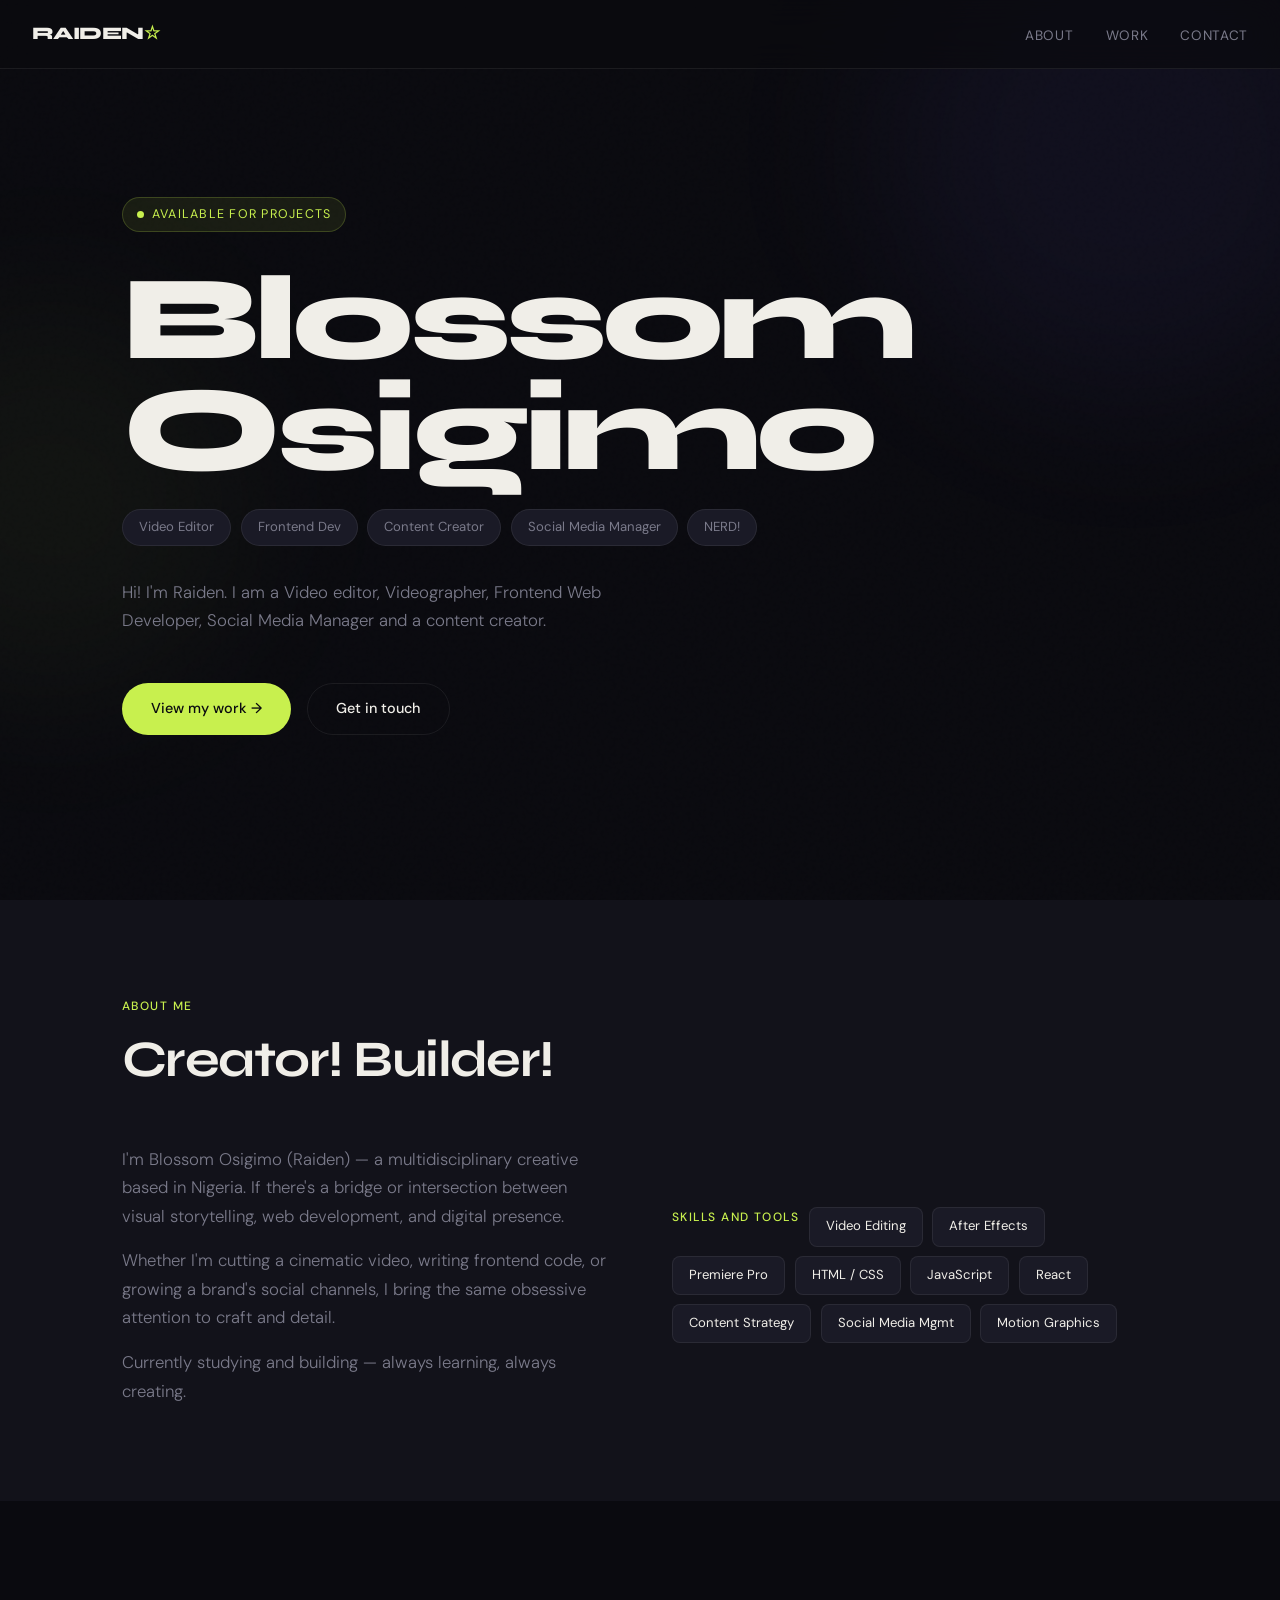
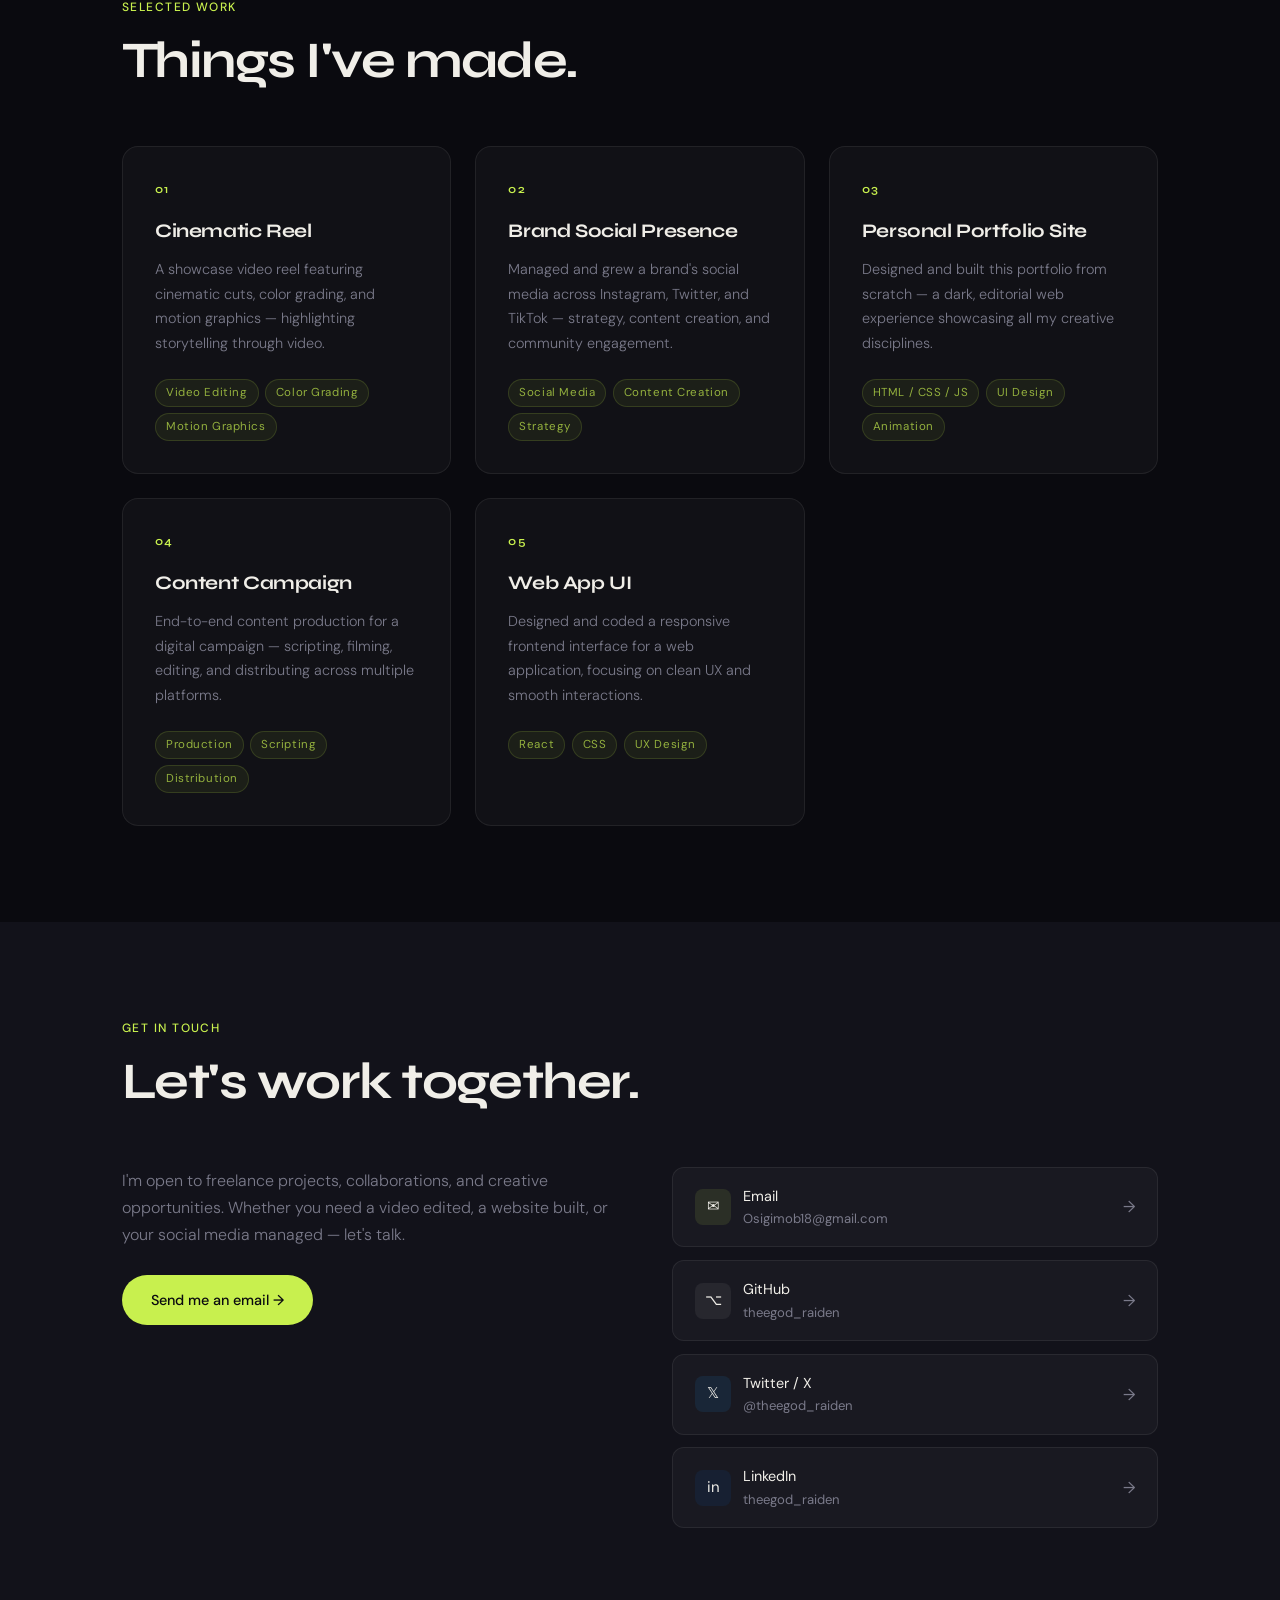
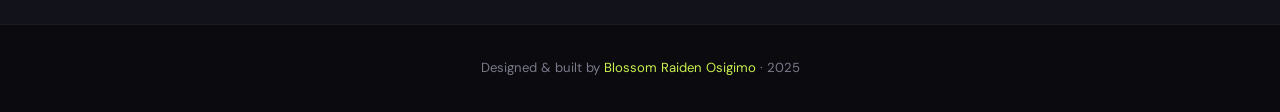
==== index.html @ 2e23b2f4 "add styles and fix portfolio" ====
<!DOCTYPE html>
<html lang="en">
<head>
<meta charset="UTF-8" />
<meta name="viewport" content="width=device-width, initial-scale=1.0" />
<title>Blossom Osigimo — Portfolio</title>
<link href="https://fonts.googleapis.com/css2?family=Syne:wght@400;600;700;800&family=DM+Sans:ital,wght@0,300;0,400;0,500;1,300&display=swap" rel="stylesheet" />
<link href="raiden portfolio.css" rel="stylesheet"/>
</head>
<body>

<div class="blob blob-1"></div>
<div class="blob blob-2"></div>

<!-- NAV -->
<nav>
  <a href="#hero" class="nav-logo">RAIDEN<span>☆</span></a>
  <ul class="nav-links">
    <li><a href="#about">About</a></li>
    <li><a href="#projects">Work</a></li>
    <li><a href="#contact">Contact</a></li>
  </ul>
</nav>

<!-- HERO -->
<section id="hero">
  <div class="hero-tag">Available for projects</div>
  <h1 class="hero-name">
    <span class="line1">Blossom</span><br>
    <span class="line1">Osigimo</span>
  </h1>
  <div class="hero-roles">
    <span class="role-pill">Video Editor</span>
    <span class="role-pill">Frontend Dev</span>
    <span class="role-pill">Content Creator</span>
    <span class="role-pill">Social Media Manager</span>
    <span class="role-pill">NERD!</span>
  </div>
  <p class="hero-bio">
    Hi! I'm Raiden.
    I am a Video editor, Videographer, Frontend Web Developer, Social Media Manager and a content creator.
  </p>
  <div class="hero-cta">
    <a href="#projects" class="btn btn-primary">View my work →</a>
    <a href="#contact" class="btn btn-ghost">Get in touch</a>
  </div>
</section>

<!-- ABOUT -->
<section id="about">
  <div class="section-wrap">
    <p class="section-label reveal">About me</p>
    <h2 class="section-title reveal">Creator! Builder!</h2>
    <div class="about-grid">
      <div class="about-text reveal">
        <p>I'm Blossom Osigimo (Raiden) — a multidisciplinary creative based in Nigeria. If there's a bridge or intersection between visual storytelling, web development, and digital presence.</p>
        <p>Whether I'm cutting a cinematic video, writing frontend code, or growing a brand's social channels, I bring the same obsessive attention to craft and detail.</p>
        <p>Currently studying and building — always learning, always creating.</p>
      </div>
      <div class="skills-grid reveal">
        
      <p class="section-label" style="margin-bottom: 1.2rem;">Skills and Tools</p>
        <span class="skill-tag">Video Editing</span>
        <span class="skill-tag">After Effects</span>
        <span class="skill-tag">Premiere Pro</span>
        <span class="skill-tag">HTML / CSS</span>
        <span class="skill-tag">JavaScript</span>
        <span class="skill-tag">React</span>
        <span class="skill-tag">Content Strategy</span>
        <span class="skill-tag">Social Media Mgmt</span>
        <span class="skill-tag">Motion Graphics</span>
      </div>
    </div>
  </div>
</section>

<!-- PROJECTS -->
<section id="projects">
  <div class="section-wrap">
    <p class="section-label reveal">Selected work</p>
    <h2 class="section-title reveal">Things I've made.</h2>
    <div class="projects-grid">

      <div class="project-card reveal">
        <div class="project-number">01</div>
        <h3 class="project-title">Cinematic Reel</h3>
        <p class="project-desc">A showcase video reel featuring cinematic cuts, color grading, and motion graphics — highlighting storytelling through video.</p>
        <div class="project-tags">
          <span class="project-tag">Video Editing</span>
          <span class="project-tag">Color Grading</span>
          <span class="project-tag">Motion Graphics</span>
        </div>
      </div>

      <div class="project-card reveal">
        <div class="project-number">02</div>
        <h3 class="project-title">Brand Social Presence</h3>
        <p class="project-desc">Managed and grew a brand's social media across Instagram, Twitter, and TikTok — strategy, content creation, and community engagement.</p>
        <div class="project-tags">
          <span class="project-tag">Social Media</span>
          <span class="project-tag">Content Creation</span>
          <span class="project-tag">Strategy</span>
        </div>
      </div>

      <div class="project-card reveal">
        <div class="project-number">03</div>
        <h3 class="project-title">Personal Portfolio Site</h3>
        <p class="project-desc">Designed and built this portfolio from scratch — a dark, editorial web experience showcasing all my creative disciplines.</p>
        <div class="project-tags">
          <span class="project-tag">HTML / CSS / JS</span>
          <span class="project-tag">UI Design</span>
          <span class="project-tag">Animation</span>
        </div>
      </div>

      <div class="project-card reveal">
        <div class="project-number">04</div>
        <h3 class="project-title">Content Campaign</h3>
        <p class="project-desc">End-to-end content production for a digital campaign — scripting, filming, editing, and distributing across multiple platforms.</p>
        <div class="project-tags">
          <span class="project-tag">Production</span>
          <span class="project-tag">Scripting</span>
          <span class="project-tag">Distribution</span>
        </div>
      </div>

      <div class="project-card reveal">
        <div class="project-number">05</div>
        <h3 class="project-title">Web App UI</h3>
        <p class="project-desc">Designed and coded a responsive frontend interface for a web application, focusing on clean UX and smooth interactions.</p>
        <div class="project-tags">
          <span class="project-tag">React</span>
          <span class="project-tag">CSS</span>
          <span class="project-tag">UX Design</span>
        </div>
      </div>

    </div>
  </div>
</section>

<!-- CONTACT -->
<section id="contact">
  <div class="section-wrap">
    <p class="section-label reveal">Get in touch</p>
    <h2 class="section-title reveal">Let's work together.</h2>
    <div class="contact-inner">
      <div class="contact-text reveal">
        <p>I'm open to freelance projects, collaborations, and creative opportunities. Whether you need a video edited, a website built, or your social media managed — let's talk.</p>
        <br>
        <a href="mailto:Osigimob18@gmail.com" class="btn btn-primary" style="width: fit-content;">Send me an email →</a>
      </div>
      <div class="social-links reveal">
        <a href="mailto:Osigimob18@gmail.com" class="social-link">
          <div class="s-left">
            <div class="social-icon icon-email">✉</div>
            <div>
              <div>Email</div>
              <div class="social-handle">Osigimob18@gmail.com</div>
            </div>
          </div>
          <span style="color: var(--muted); font-size: 1rem;">→</span>
        </a>
        <a href="https://github.com/theegod_raiden" target="_blank" class="social-link">
          <div class="s-left">
            <div class="social-icon icon-github">⌥</div>
            <div>
              <div>GitHub</div>
              <div class="social-handle">theegod_raiden</div>
            </div>
          </div>
          <span style="color: var(--muted); font-size: 1rem;">→</span>
        </a>
        <a href="https://twitter.com/theegod_raiden" target="_blank" class="social-link">
          <div class="s-left">
            <div class="social-icon icon-twitter">𝕏</div>
            <div>
              <div>Twitter / X</div>
              <div class="social-handle">@theegod_raiden</div>
            </div>
          </div>
          <span style="color: var(--muted); font-size: 1rem;">→</span>
        </a>
        <a href="https://linkedin.com/in/theegod_raiden" target="_blank" class="social-link">
          <div class="s-left">
            <div class="social-icon icon-linkedin">in</div>
            <div>
              <div>LinkedIn</div>
              <div class="social-handle">theegod_raiden</div>
            </div>
          </div>
          <span style="color: var(--muted); font-size: 1rem;">→</span>
        </a>
      </div>
    </div>
  </div>
</section>

<!-- FOOTER -->
<footer>
  Designed & built by <span>Blossom Raiden Osigimo</span> · 2025
</footer>

<script>
  const reveals = document.querySelectorAll('.reveal');
  const observer = new IntersectionObserver((entries) => {
    entries.forEach((entry, i) => {
      if (entry.isIntersecting) {
        setTimeout(() => entry.target.classList.add('visible'), i * 80);
        observer.unobserve(entry.target);
      }
    });
  }, { threshold: 0.12 });
  reveals.forEach(el => observer.observe(el));
</script>

</body>
</html>
---- raiden portfolio.css ----
*, *::before, *::after { box-sizing: border-box; margin: 0; padding: 0; }

  :root {
    --bg: #0a0a0f;
    --bg2: #12121a;
    --bg3: #1a1a26;
    --accent: #c8f04e;
    --accent2: #7b6ef6;
    --text: #f0eee8;
    --muted: #7a7a8a;
    --border: rgba(255,255,255,0.07);
    --card-bg: rgba(255,255,255,0.03);
  }

  html { scroll-behavior: smooth; }

  body {
    background: var(--bg);
    color: var(--text);
    font-family: 'DM Sans', sans-serif;
    font-weight: 400;
    line-height: 1.7;
    overflow-x: hidden;
  }

  /* NOISE TEXTURE */
  body::before {
    content: '';
    position: fixed;
    inset: 0;
    background-image: url("data:image/svg+xml,%3Csvg viewBox='0 0 256 256' xmlns='http://www.w3.org/2000/svg'%3E%3Cfilter id='noise'%3E%3CfeTurbulence type='fractalNoise' baseFrequency='0.9' numOctaves='4' stitchTiles='stitch'/%3E%3C/filter%3E%3Crect width='100%25' height='100%25' filter='url(%23noise)' opacity='0.04'/%3E%3C/svg%3E");
    pointer-events: none;
    z-index: 0;
    opacity: 0.4;
  }

  /* NAV */
  nav {
    position: fixed;
    top: 0; left: 0; right: 0;
    z-index: 100;
    padding: 1.2rem 2rem;
    display: flex;
    justify-content: space-between;
    align-items: center;
    backdrop-filter: blur(16px);
    background: rgba(10,10,15,0.7);
    border-bottom: 1px solid var(--border);
  }

  .nav-logo {
    font-family: 'Syne', sans-serif;
    font-weight: 800;
    font-size: 1.1rem;
    letter-spacing: -0.03em;
    color: var(--text);
    text-decoration: none;
  }

  .nav-logo span { color: var(--accent); }

  .nav-links {
    display: flex;
    gap: 2rem;
    list-style: none;
  }

  .nav-links a {
    font-size: 0.85rem;
    color: var(--muted);
    text-decoration: none;
    letter-spacing: 0.05em;
    text-transform: uppercase;
    transition: color 0.2s;
  }

  .nav-links a:hover { color: var(--accent); }

  /* SECTIONS */
  section { position: relative; z-index: 1; }

  /* HERO */
  #hero {
    min-height: 100vh;
    display: flex;
    flex-direction: column;
    justify-content: center;
    padding: 6rem 2rem 4rem;
    max-width: 1100px;
    margin: 0 auto;
  }

  .hero-tag {
    display: inline-flex;
    align-items: center;
    gap: 8px;
    background: rgba(200,240,78,0.08);
    border: 1px solid rgba(200,240,78,0.2);
    color: var(--accent);
    font-size: 0.78rem;
    letter-spacing: 0.1em;
    text-transform: uppercase;
    padding: 6px 14px;
    border-radius: 100px;
    margin-bottom: 2rem;
    width: fit-content;
    opacity: 0;
    animation: fadeUp 0.8s 0.2s forwards;
  }

  .hero-tag::before {
    content: '';
    width: 7px; height: 7px;
    background: var(--accent);
    border-radius: 50%;
    animation: pulse 2s infinite;
  }

  @keyframes pulse {
    0%, 100% { opacity: 1; }
    50% { opacity: 0.3; }
  }

  .hero-name {
    font-family: 'Syne', sans-serif;
    font-weight: 800;
    font-size: clamp(3.5rem, 10vw, 7.5rem);
    line-height: 0.92;
    letter-spacing: -0.04em;
    margin-bottom: 1.5rem;
    opacity: 0;
    animation: fadeUp 0.8s 0.4s forwards;
  }

  .hero-name .line2 {
    color: transparent;
    -webkit-text-stroke: 1.5px rgba(200,240,78,0.5);
  }

  .hero-roles {
    display: flex;
    flex-wrap: wrap;
    gap: 0.6rem;
    margin-bottom: 2rem;
    opacity: 0;
    animation: fadeUp 0.8s 0.6s forwards;
  }

  .role-pill {
    background: var(--bg3);
    border: 1px solid var(--border);
    color: var(--muted);
    font-size: 0.82rem;
    padding: 6px 16px;
    border-radius: 100px;
    transition: all 0.2s;
  }

  .role-pill:hover {
    background: rgba(200,240,78,0.08);
    border-color: rgba(200,240,78,0.3);
    color: var(--accent);
  }

  .hero-bio {
    max-width: 560px;
    color: var(--muted);
    font-size: 1.05rem;
    font-weight: 300;
    margin-bottom: 3rem;
    opacity: 0;
    animation: fadeUp 0.8s 0.7s forwards;
  }

  .hero-cta {
    display: flex;
    gap: 1rem;
    flex-wrap: wrap;
    opacity: 0;
    animation: fadeUp 0.8s 0.9s forwards;
  }

  .btn {
    display: inline-flex;
    align-items: center;
    gap: 8px;
    padding: 0.8rem 1.8rem;
    border-radius: 100px;
    font-family: 'DM Sans', sans-serif;
    font-size: 0.9rem;
    font-weight: 500;
    text-decoration: none;
    transition: all 0.25s;
    cursor: pointer;
    border: none;
  }

  .btn-primary {
    background: var(--accent);
    color: #0a0a0f;
  }

  .btn-primary:hover {
    background: #d9ff5a;
    transform: translateY(-2px);
  }

  .btn-ghost {
    background: transparent;
    color: var(--text);
    border: 1px solid var(--border);
  }

  .btn-ghost:hover {
    border-color: rgba(255,255,255,0.2);
    background: var(--card-bg);
    transform: translateY(-2px);
  }

  /* SECTION WRAPPER */
  .section-wrap {
    max-width: 1100px;
    margin: 0 auto;
    padding: 6rem 2rem;
  }

  .section-label {
    font-size: 0.75rem;
    text-transform: uppercase;
    letter-spacing: 0.12em;
    color: var(--accent);
    margin-bottom: 1rem;
    font-weight: 500;
  }

  .section-title {
    font-family: 'Syne', sans-serif;
    font-weight: 700;
    font-size: clamp(2rem, 5vw, 3.2rem);
    line-height: 1.1;
    letter-spacing: -0.03em;
    margin-bottom: 3.5rem;
  }

  /* ABOUT */
  #about { background: var(--bg2); }

  .about-grid {
    display: grid;
    grid-template-columns: 1fr 1fr;
    gap: 4rem;
    align-items: center;
  }

  .about-text { color: var(--muted); font-size: 1.05rem; font-weight: 300; }
  .about-text p + p { margin-top: 1rem; }

  .skills-grid {
    display: flex;
    flex-wrap: wrap;
    gap: 0.6rem;
  }

  .skill-tag {
    background: var(--bg3);
    border: 1px solid var(--border);
    color: var(--text);
    font-size: 0.82rem;
    padding: 7px 16px;
    border-radius: 8px;
    transition: all 0.2s;
  }

  .skill-tag:hover {
    background: rgba(123,110,246,0.1);
    border-color: rgba(123,110,246,0.3);
    color: var(--accent2);
  }

  /* PROJECTS */
  .projects-grid {
    display: grid;
    grid-template-columns: repeat(auto-fill, minmax(320px, 1fr));
    gap: 1.5rem;
  }

  .project-card {
    background: var(--card-bg);
    border: 1px solid var(--border);
    border-radius: 16px;
    padding: 2rem;
    transition: all 0.3s;
    position: relative;
    overflow: hidden;
  }

  .project-card::before {
    content: '';
    position: absolute;
    top: 0; left: 0; right: 0;
    height: 2px;
    background: linear-gradient(90deg, var(--accent), var(--accent2));
    transform: scaleX(0);
    transform-origin: left;
    transition: transform 0.3s;
  }

  .project-card:hover { border-color: rgba(255,255,255,0.12); transform: translateY(-4px); }
  .project-card:hover::before { transform: scaleX(1); }

  .project-number {
    font-family: 'Syne', sans-serif;
    font-size: 0.75rem;
    color: var(--accent);
    letter-spacing: 0.1em;
    margin-bottom: 1rem;
    font-weight: 600;
  }

  .project-title {
    font-family: 'Syne', sans-serif;
    font-weight: 700;
    font-size: 1.2rem;
    margin-bottom: 0.6rem;
    letter-spacing: -0.02em;
  }

  .project-desc { color: var(--muted); font-size: 0.9rem; margin-bottom: 1.5rem; font-weight: 300; }

  .project-tags { display: flex; flex-wrap: wrap; gap: 0.4rem; }

  .project-tag {
    background: rgba(200,240,78,0.06);
    border: 1px solid rgba(200,240,78,0.15);
    color: rgba(200,240,78,0.7);
    font-size: 0.72rem;
    padding: 3px 10px;
    border-radius: 100px;
    letter-spacing: 0.05em;
  }

  /* CONTACT */
  #contact { background: var(--bg2); }

  .contact-inner {
    display: grid;
    grid-template-columns: 1fr 1fr;
    gap: 4rem;
    align-items: start;
  }

  .contact-text { color: var(--muted); font-size: 1rem; font-weight: 300; }

  .social-links {
    display: flex;
    flex-direction: column;
    gap: 0.8rem;
  }

  .social-link {
    display: flex;
    align-items: center;
    justify-content: space-between;
    padding: 1rem 1.4rem;
    background: var(--card-bg);
    border: 1px solid var(--border);
    border-radius: 12px;
    text-decoration: none;
    color: var(--text);
    font-size: 0.9rem;
    transition: all 0.2s;
  }

  .social-link:hover {
    border-color: rgba(200,240,78,0.3);
    background: rgba(200,240,78,0.04);
    transform: translateX(4px);
  }

  .social-link .s-left { display: flex; align-items: center; gap: 12px; }
  .social-handle { color: var(--muted); font-size: 0.82rem; }

  .social-icon {
    width: 36px; height: 36px;
    border-radius: 8px;
    display: flex; align-items: center; justify-content: center;
    font-size: 15px;
  }

  .icon-email { background: rgba(200,240,78,0.1); }
  .icon-github { background: rgba(255,255,255,0.06); }
  .icon-twitter { background: rgba(29,161,242,0.1); }
  .icon-linkedin { background: rgba(10,102,194,0.1); }

  /* FOOTER */
  footer {
    text-align: center;
    padding: 2rem;
    color: var(--muted);
    font-size: 0.82rem;
    border-top: 1px solid var(--border);
    position: relative; z-index: 1;
  }

  footer span { color: var(--accent); }

  /* DECORATIVE BG BLOBS */
  .blob {
    position: fixed;
    border-radius: 50%;
    filter: blur(80px);
    pointer-events: none;
    z-index: 0;
  }

  .blob-1 {
    width: 500px; height: 500px;
    background: rgba(123,110,246,0.06);
    top: -100px; right: -100px;
  }

  .blob-2 {
    width: 400px; height: 400px;
    background: rgba(200,240,78,0.04);
    bottom: 200px; left: -150px;
  }

  @keyframes fadeUp {
    from { opacity: 0; transform: translateY(24px); }
    to { opacity: 1; transform: translateY(0); }
  }

  /* SCROLL REVEAL */
  .reveal {
    opacity: 0;
    transform: translateY(28px);
    transition: opacity 0.7s ease, transform 0.7s ease;
  }

  .reveal.visible { opacity: 1; transform: translateY(0); }

  /* RESPONSIVE */
  @media (max-width: 700px) {
    .about-grid, .contact-inner { grid-template-columns: 1fr; gap: 2rem; }
    nav { padding: 1rem; }
    .nav-links { gap: 1.2rem; }
    .hero-name { font-size: 3rem; }
    .section-wrap { padding: 4rem 1.2rem; }
  }
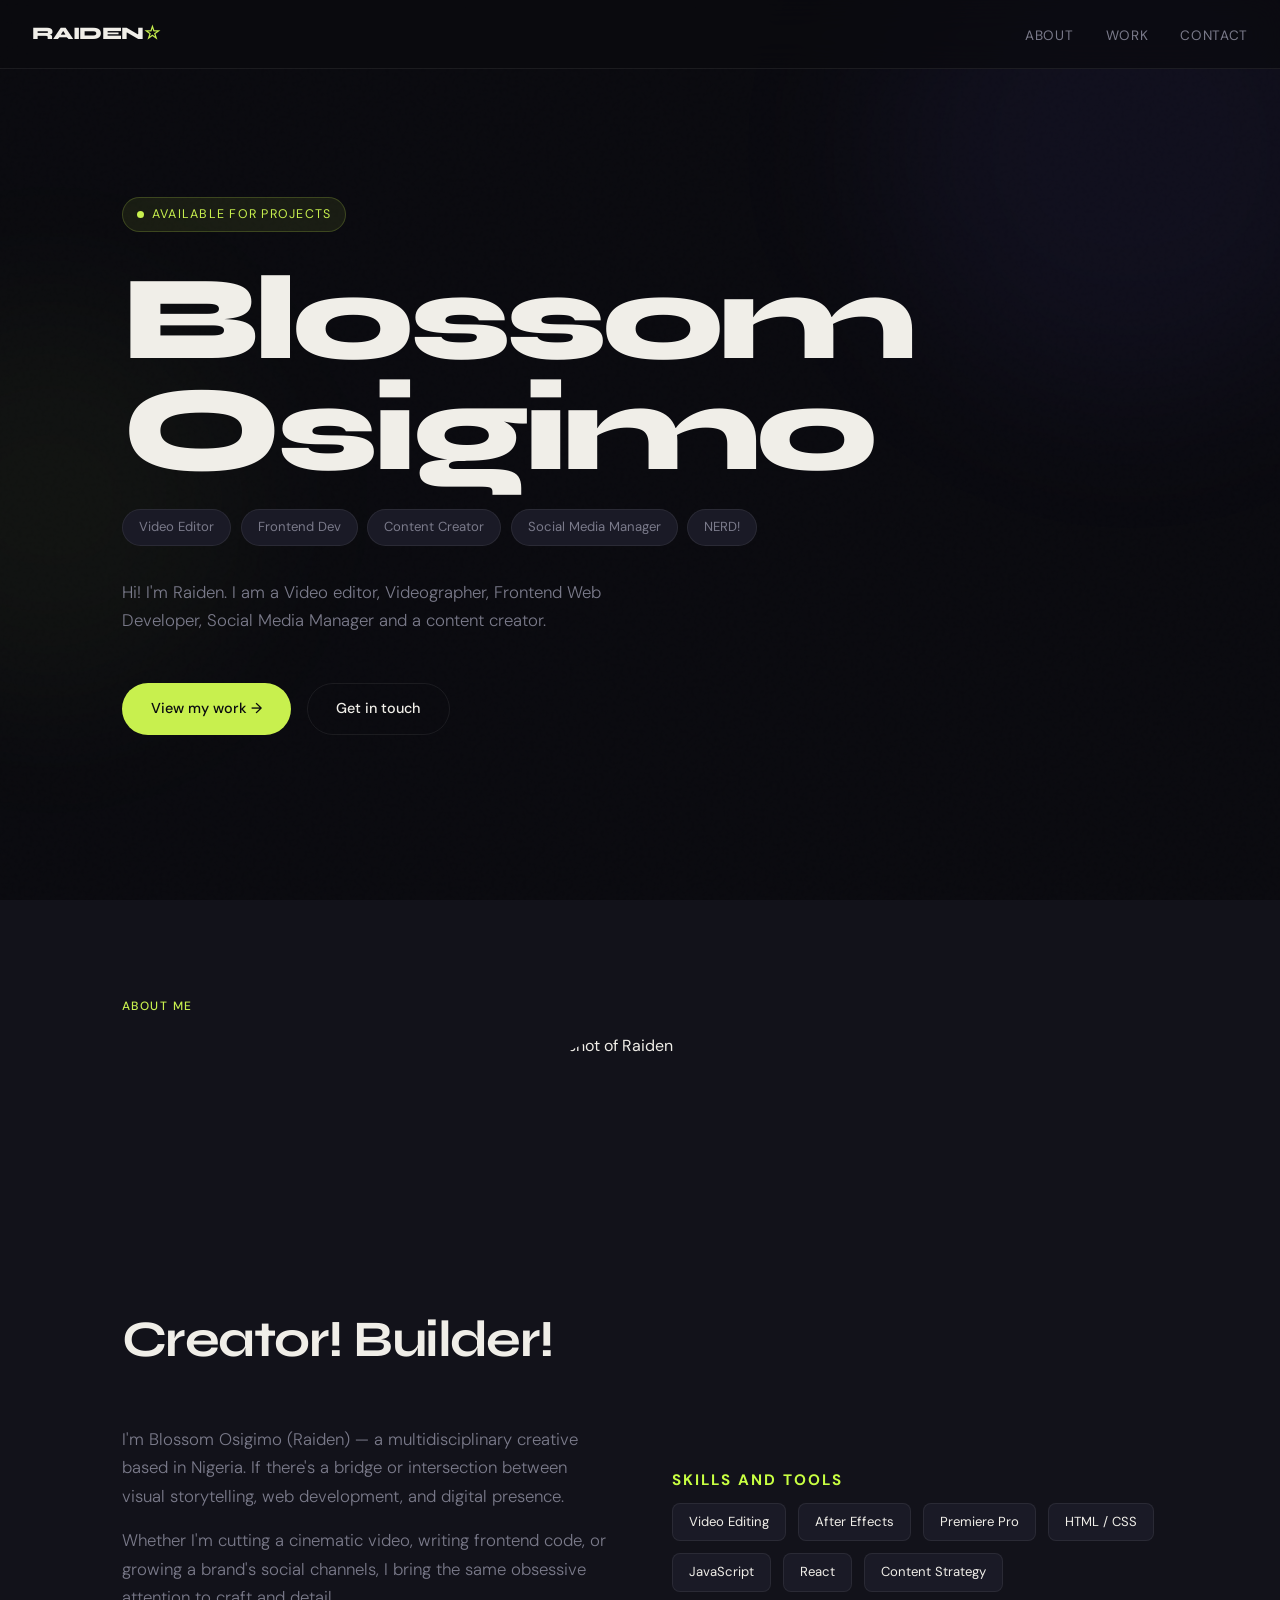
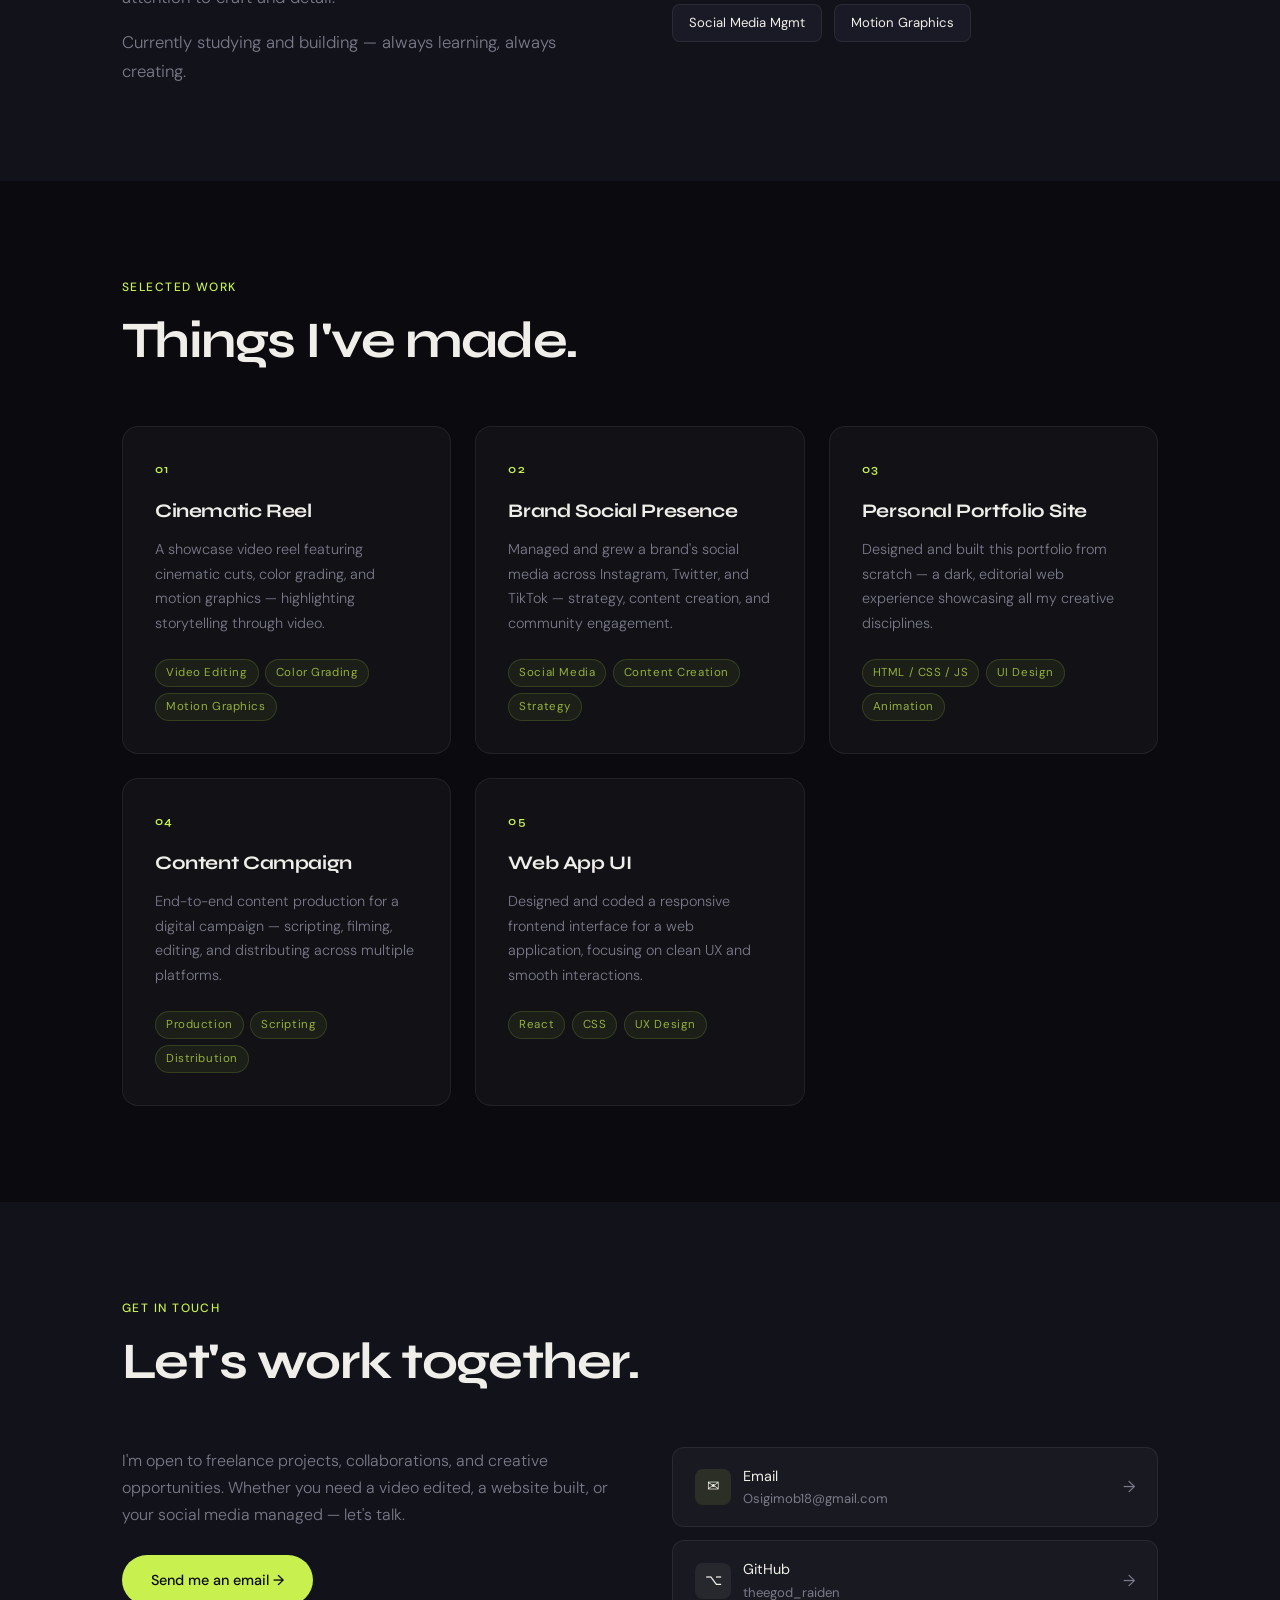
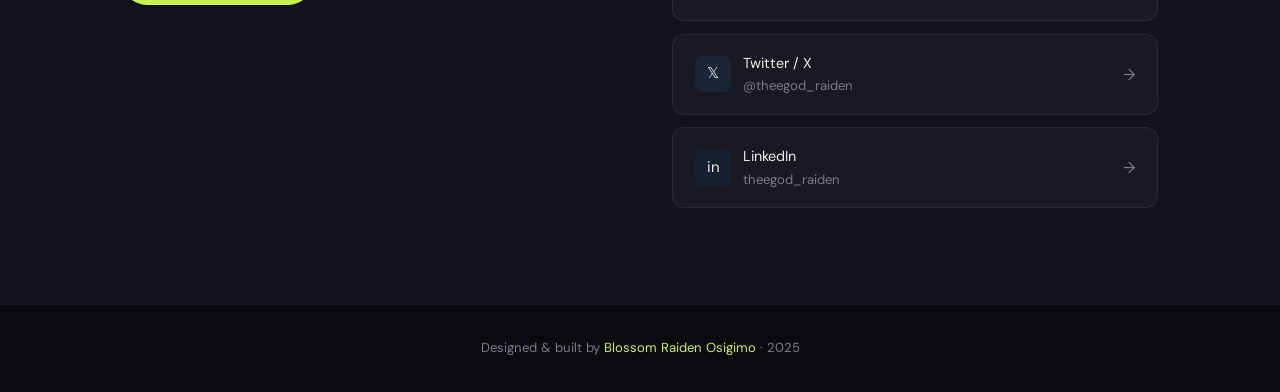
==== commit 0a3d964d: "i updated my about section and added a profile picture" ====
--- a/index.html
+++ b/index.html
@@ -5,7 +5,7 @@
 <meta name="viewport" content="width=device-width, initial-scale=1.0" />
 <title>Blossom Osigimo — Portfolio</title>
 <link href="https://fonts.googleapis.com/css2?family=Syne:wght@400;600;700;800&family=DM+Sans:ital,wght@0,300;0,400;0,500;1,300&display=swap" rel="stylesheet" />
-<link href="raiden portfolio.css" rel="stylesheet"/>
+<link href="styles.css" rel="stylesheet"/>
 </head>
 <body>
 
@@ -50,6 +50,10 @@
 <section id="about">
   <div class="section-wrap">
     <p class="section-label reveal">About me</p>
+    <div class="about-right">
+      <img src="C:\Users\Raiden\Desktop\Raiden portfolio\headshot.jpg" alt="A headshot of Raiden" class="profile-img">
+    </div>
+
     <h2 class="section-title reveal">Creator! Builder!</h2>
     <div class="about-grid">
       <div class="about-text reveal">
@@ -59,16 +63,19 @@
       </div>
       <div class="skills-grid reveal">
         
-      <p class="section-label" style="margin-bottom: 1.2rem;">Skills and Tools</p>
+      <p class="section-label1">Skills and Tools</p>
+      
+      <div class="skill-list">
         <span class="skill-tag">Video Editing</span>
         <span class="skill-tag">After Effects</span>
         <span class="skill-tag">Premiere Pro</span>
-        <span class="skill-tag">HTML / CSS</span>
+        <span class="skill-tag">HTML / CSS</span> 
         <span class="skill-tag">JavaScript</span>
         <span class="skill-tag">React</span>
         <span class="skill-tag">Content Strategy</span>
         <span class="skill-tag">Social Media Mgmt</span>
         <span class="skill-tag">Motion Graphics</span>
+      </div>
       </div>
     </div>
   </div>
@@ -202,18 +209,7 @@
   Designed & built by <span>Blossom Raiden Osigimo</span> · 2025
 </footer>
 
-<script>
-  const reveals = document.querySelectorAll('.reveal');
-  const observer = new IntersectionObserver((entries) => {
-    entries.forEach((entry, i) => {
-      if (entry.isIntersecting) {
-        setTimeout(() => entry.target.classList.add('visible'), i * 80);
-        observer.unobserve(entry.target);
-      }
-    });
-  }, { threshold: 0.12 });
-  reveals.forEach(el => observer.observe(el));
-</script>
+<script src="script.js"></script>
 
 </body>
 </html>
--- a/styles.css
+++ b/styles.css
@@ -0,0 +1,477 @@
+  *, *::before, *::after { box-sizing: border-box; margin: 0; padding: 0; }
+
+  :root {
+    --bg: #0a0a0f;
+    --bg2: #12121a;
+    --bg3: #1a1a26;
+    --accent: #c8f04e;
+    --accent2: #7b6ef6;
+    --text: #f0eee8;
+    --muted: #7a7a8a;
+    --border: rgba(255,255,255,0.07);
+    --card-bg: rgba(255,255,255,0.03);
+  }
+
+  html { scroll-behavior: smooth; }
+
+  body {
+    background: var(--bg);
+    color: var(--text);
+    font-family: 'DM Sans', sans-serif;
+    font-weight: 400;
+    line-height: 1.7;
+    overflow-x: hidden;
+  }
+
+  /* NOISE TEXTURE */
+  body::before {
+    content: '';
+    position: fixed;
+    inset: 0;
+    background-image: url("data:image/svg+xml,%3Csvg viewBox='0 0 256 256' xmlns='http://www.w3.org/2000/svg'%3E%3Cfilter id='noise'%3E%3CfeTurbulence type='fractalNoise' baseFrequency='0.9' numOctaves='4' stitchTiles='stitch'/%3E%3C/filter%3E%3Crect width='100%25' height='100%25' filter='url(%23noise)' opacity='0.04'/%3E%3C/svg%3E");
+    pointer-events: none;
+    z-index: 0;
+    opacity: 0.4;
+  }
+
+  /* NAV */
+  nav {
+    position: fixed;
+    top: 0; left: 0; right: 0;
+    z-index: 100;
+    padding: 1.2rem 2rem;
+    display: flex;
+    justify-content: space-between;
+    align-items: center;
+    backdrop-filter: blur(16px);
+    background: rgba(10,10,15,0.7);
+    border-bottom: 1px solid var(--border);
+  }
+
+  .nav-logo {
+    font-family: 'Syne', sans-serif;
+    font-weight: 800;
+    font-size: 1.1rem;
+    letter-spacing: -0.03em;
+    color: var(--text);
+    text-decoration: none;
+  }
+
+  .nav-logo span { color: var(--accent); }
+
+  .nav-links {
+    display: flex;
+    gap: 2rem;
+    list-style: none;
+  }
+
+  .nav-links a {
+    font-size: 0.85rem;
+    color: var(--muted);
+    text-decoration: none;
+    letter-spacing: 0.05em;
+    text-transform: uppercase;
+    transition: color 0.2s;
+  }
+
+  .nav-links a:hover { color: var(--accent); }
+
+  /* SECTIONS */
+  section { position: relative; z-index: 1; }
+
+  /* HERO */
+  #hero {
+    min-height: 100vh;
+    display: flex;
+    flex-direction: column;
+    justify-content: center;
+    padding: 6rem 2rem 4rem;
+    max-width: 1100px;
+    margin: 0 auto;
+  }
+
+  .hero-tag {
+    display: inline-flex;
+    align-items: center;
+    gap: 8px;
+    background: rgba(200,240,78,0.08);
+    border: 1px solid rgba(200,240,78,0.2);
+    color: var(--accent);
+    font-size: 0.78rem;
+    letter-spacing: 0.1em;
+    text-transform: uppercase;
+    padding: 6px 14px;
+    border-radius: 100px;
+    margin-bottom: 2rem;
+    width: fit-content;
+    opacity: 0;
+    animation: fadeUp 0.8s 0.2s forwards;
+  }
+
+  .hero-tag::before {
+    content: '';
+    width: 7px; height: 7px;
+    background: var(--accent);
+    border-radius: 50%;
+    animation: pulse 2s infinite;
+  }
+
+  @keyframes pulse {
+    0%, 100% { opacity: 1; }
+    50% { opacity: 0.3; }
+  }
+
+  .hero-name {
+    font-family: 'Syne', sans-serif;
+    font-weight: 800;
+    font-size: clamp(3.5rem, 10vw, 7.5rem);
+    line-height: 0.92;
+    letter-spacing: -0.04em;
+    margin-bottom: 1.5rem;
+    opacity: 0;
+    animation: fadeUp 0.8s 0.4s forwards;
+  }
+
+  .hero-name .line2 {
+    color: transparent;
+    -webkit-text-stroke: 1.5px rgba(200,240,78,0.5);
+  }
+
+  .hero-roles {
+    display: flex;
+    flex-wrap: wrap;
+    gap: 0.6rem;
+    margin-bottom: 2rem;
+    opacity: 0;
+    animation: fadeUp 0.8s 0.6s forwards;
+  }
+
+  .role-pill {
+    background: var(--bg3);
+    border: 1px solid var(--border);
+    color: var(--muted);
+    font-size: 0.82rem;
+    padding: 6px 16px;
+    border-radius: 100px;
+    transition: all 0.2s;
+  }
+
+  .role-pill:hover {
+    background: rgba(200,240,78,0.08);
+    border-color: rgba(200,240,78,0.3);
+    color: var(--accent);
+  }
+
+  .hero-bio {
+    max-width: 560px;
+    color: var(--muted);
+    font-size: 1.05rem;
+    font-weight: 300;
+    margin-bottom: 3rem;
+    opacity: 0;
+    animation: fadeUp 0.8s 0.7s forwards;
+  }
+
+  .hero-cta {
+    display: flex;
+    gap: 1rem;
+    flex-wrap: wrap;
+    opacity: 0;
+    animation: fadeUp 0.8s 0.9s forwards;
+  }
+
+  .btn {
+    display: inline-flex;
+    align-items: center;
+    gap: 8px;
+    padding: 0.8rem 1.8rem;
+    border-radius: 100px;
+    font-family: 'DM Sans', sans-serif;
+    font-size: 0.9rem;
+    font-weight: 500;
+    text-decoration: none;
+    transition: all 0.25s;
+    cursor: pointer;
+    border: none;
+  }
+
+  .btn-primary {
+    background: var(--accent);
+    color: #0a0a0f;
+  }
+
+  .btn-primary:hover {
+    background: #d9ff5a;
+    transform: translateY(-2px);
+  }
+
+  .btn-ghost {
+    background: transparent;
+    color: var(--text);
+    border: 1px solid var(--border);
+  }
+
+  .btn-ghost:hover {
+    border-color: rgba(255,255,255,0.2);
+    background: var(--card-bg);
+    transform: translateY(-2px);
+  }
+
+  /* SECTION WRAPPER */
+  .section-wrap {
+    max-width: 1100px;
+    margin: 0 auto;
+    padding: 6rem 2rem;
+  }
+
+  .section-label {
+    font-size: 0.75rem;
+    text-transform: uppercase;
+    letter-spacing: 0.12em;
+    color: var(--accent);
+    margin-bottom: 1rem;
+    font-weight: 500;
+  }
+
+  .section-label1 {
+    color: #c8ff42;
+    font-size: 0.95rem;
+    font-weight: 700;
+    letter-spacing: 2px;
+    text-transform: uppercase;
+  }
+
+  .section-title {
+    font-family: 'Syne', sans-serif;
+    font-weight: 700;
+    font-size: clamp(2rem, 5vw, 3.2rem);
+    line-height: 1.1;
+    letter-spacing: -0.03em;
+    margin-bottom: 3.5rem;
+  }
+
+  .skill-list{
+    display: flex;
+    flex-wrap: wrap;
+    gap: 12px;
+  }
+
+  /* ABOUT */
+  #about { background: var(--bg2); }
+
+  .about-grid {
+    display: grid;
+    grid-template-columns: 1fr 1fr;
+    gap: 4rem;
+    align-items: center;
+  }
+
+  .about-right{
+    display:flex;
+    flex-direction:column;
+    align-items:center;
+    gap:40px;
+}
+
+  .profile-img {
+    width: 280px;
+    height: 280px;
+    border-radius: 50%;
+    object-fit: cover;
+  }
+
+  .about-text { color: var(--muted); font-size: 1.05rem; font-weight: 300; }
+  .about-text p + p { margin-top: 1rem; }
+
+  .skills-grid {
+    display: flex;
+    flex-wrap: wrap;
+    gap: 0.6rem;
+  }
+
+  .skill-tag {
+    background: var(--bg3);
+    border: 1px solid var(--border);
+    color: var(--text);
+    font-size: 0.82rem;
+    padding: 7px 16px;
+    border-radius: 8px;
+    transition: all 0.2s;
+  }
+
+  .skill-tag:hover {
+    background: rgba(123,110,246,0.1);
+    border-color: rgba(123,110,246,0.3);
+    color: var(--accent2);
+  }
+
+  /* PROJECTS */
+  .projects-grid {
+    display: grid;
+    grid-template-columns: repeat(auto-fill, minmax(320px, 1fr));
+    gap: 1.5rem;
+  }
+
+  .project-card {
+    background: var(--card-bg);
+    border: 1px solid var(--border);
+    border-radius: 16px;
+    padding: 2rem;
+    transition: all 0.3s;
+    position: relative;
+    overflow: hidden;
+  }
+
+  .project-card::before {
+    content: '';
+    position: absolute;
+    top: 0; left: 0; right: 0;
+    height: 2px;
+    background: linear-gradient(90deg, var(--accent), var(--accent2));
+    transform: scaleX(0);
+    transform-origin: left;
+    transition: transform 0.3s;
+  }
+
+  .project-card:hover { border-color: rgba(255,255,255,0.12); transform: translateY(-4px); }
+  .project-card:hover::before { transform: scaleX(1); }
+
+  .project-number {
+    font-family: 'Syne', sans-serif;
+    font-size: 0.75rem;
+    color: var(--accent);
+    letter-spacing: 0.1em;
+    margin-bottom: 1rem;
+    font-weight: 600;
+  }
+
+  .project-title {
+    font-family: 'Syne', sans-serif;
+    font-weight: 700;
+    font-size: 1.2rem;
+    margin-bottom: 0.6rem;
+    letter-spacing: -0.02em;
+  }
+
+  .project-desc { color: var(--muted); font-size: 0.9rem; margin-bottom: 1.5rem; font-weight: 300; }
+
+  .project-tags { display: flex; flex-wrap: wrap; gap: 0.4rem; }
+
+  .project-tag {
+    background: rgba(200,240,78,0.06);
+    border: 1px solid rgba(200,240,78,0.15);
+    color: rgba(200,240,78,0.7);
+    font-size: 0.72rem;
+    padding: 3px 10px;
+    border-radius: 100px;
+    letter-spacing: 0.05em;
+  }
+
+  /* CONTACT */
+  #contact { background: var(--bg2); }
+
+  .contact-inner {
+    display: grid;
+    grid-template-columns: 1fr 1fr;
+    gap: 4rem;
+    align-items: start;
+  }
+
+  .contact-text { color: var(--muted); font-size: 1rem; font-weight: 300; }
+
+  .social-links {
+    display: flex;
+    flex-direction: column;
+    gap: 0.8rem;
+  }
+
+  .social-link {
+    display: flex;
+    align-items: center;
+    justify-content: space-between;
+    padding: 1rem 1.4rem;
+    background: var(--card-bg);
+    border: 1px solid var(--border);
+    border-radius: 12px;
+    text-decoration: none;
+    color: var(--text);
+    font-size: 0.9rem;
+    transition: all 0.2s;
+  }
+
+  .social-link:hover {
+    border-color: rgba(200,240,78,0.3);
+    background: rgba(200,240,78,0.04);
+    transform: translateX(4px);
+  }
+
+  .social-link .s-left { display: flex; align-items: center; gap: 12px; }
+  .social-handle { color: var(--muted); font-size: 0.82rem; }
+
+  .social-icon {
+    width: 36px; height: 36px;
+    border-radius: 8px;
+    display: flex; align-items: center; justify-content: center;
+    font-size: 15px;
+  }
+
+  .icon-email { background: rgba(200,240,78,0.1); }
+  .icon-github { background: rgba(255,255,255,0.06); }
+  .icon-twitter { background: rgba(29,161,242,0.1); }
+  .icon-linkedin { background: rgba(10,102,194,0.1); }
+
+  /* FOOTER */
+  footer {
+    text-align: center;
+    padding: 2rem;
+    color: var(--muted);
+    font-size: 0.82rem;
+    border-top: 1px solid var(--border);
+    position: relative; z-index: 1;
+  }
+
+  footer span { color: var(--accent); }
+
+  /* DECORATIVE BG BLOBS */
+  .blob {
+    position: fixed;
+    border-radius: 50%;
+    filter: blur(80px);
+    pointer-events: none;
+    z-index: 0;
+  }
+
+  .blob-1 {
+    width: 500px; height: 500px;
+    background: rgba(123,110,246,0.06);
+    top: -100px; right: -100px;
+  }
+
+  .blob-2 {
+    width: 400px; height: 400px;
+    background: rgba(200,240,78,0.04);
+    bottom: 200px; left: -150px;
+  }
+
+  @keyframes fadeUp {
+    from { opacity: 0; transform: translateY(24px); }
+    to { opacity: 1; transform: translateY(0); }
+  }
+
+  /* SCROLL REVEAL */
+  .reveal {
+    opacity: 0;
+    transform: translateY(28px);
+    transition: opacity 0.7s ease, transform 0.7s ease;
+  }
+
+  .reveal.visible { opacity: 1; transform: translateY(0); }
+
+  /* RESPONSIVE */
+  @media (max-width: 700px) {
+    .about-grid, .contact-inner { grid-template-columns: 1fr; gap: 2rem; }
+    nav { padding: 1rem; }
+    .nav-links { gap: 1.2rem; }
+    .hero-name { font-size: 3rem; }
+    .section-wrap { padding: 4rem 1.2rem; }
+  }
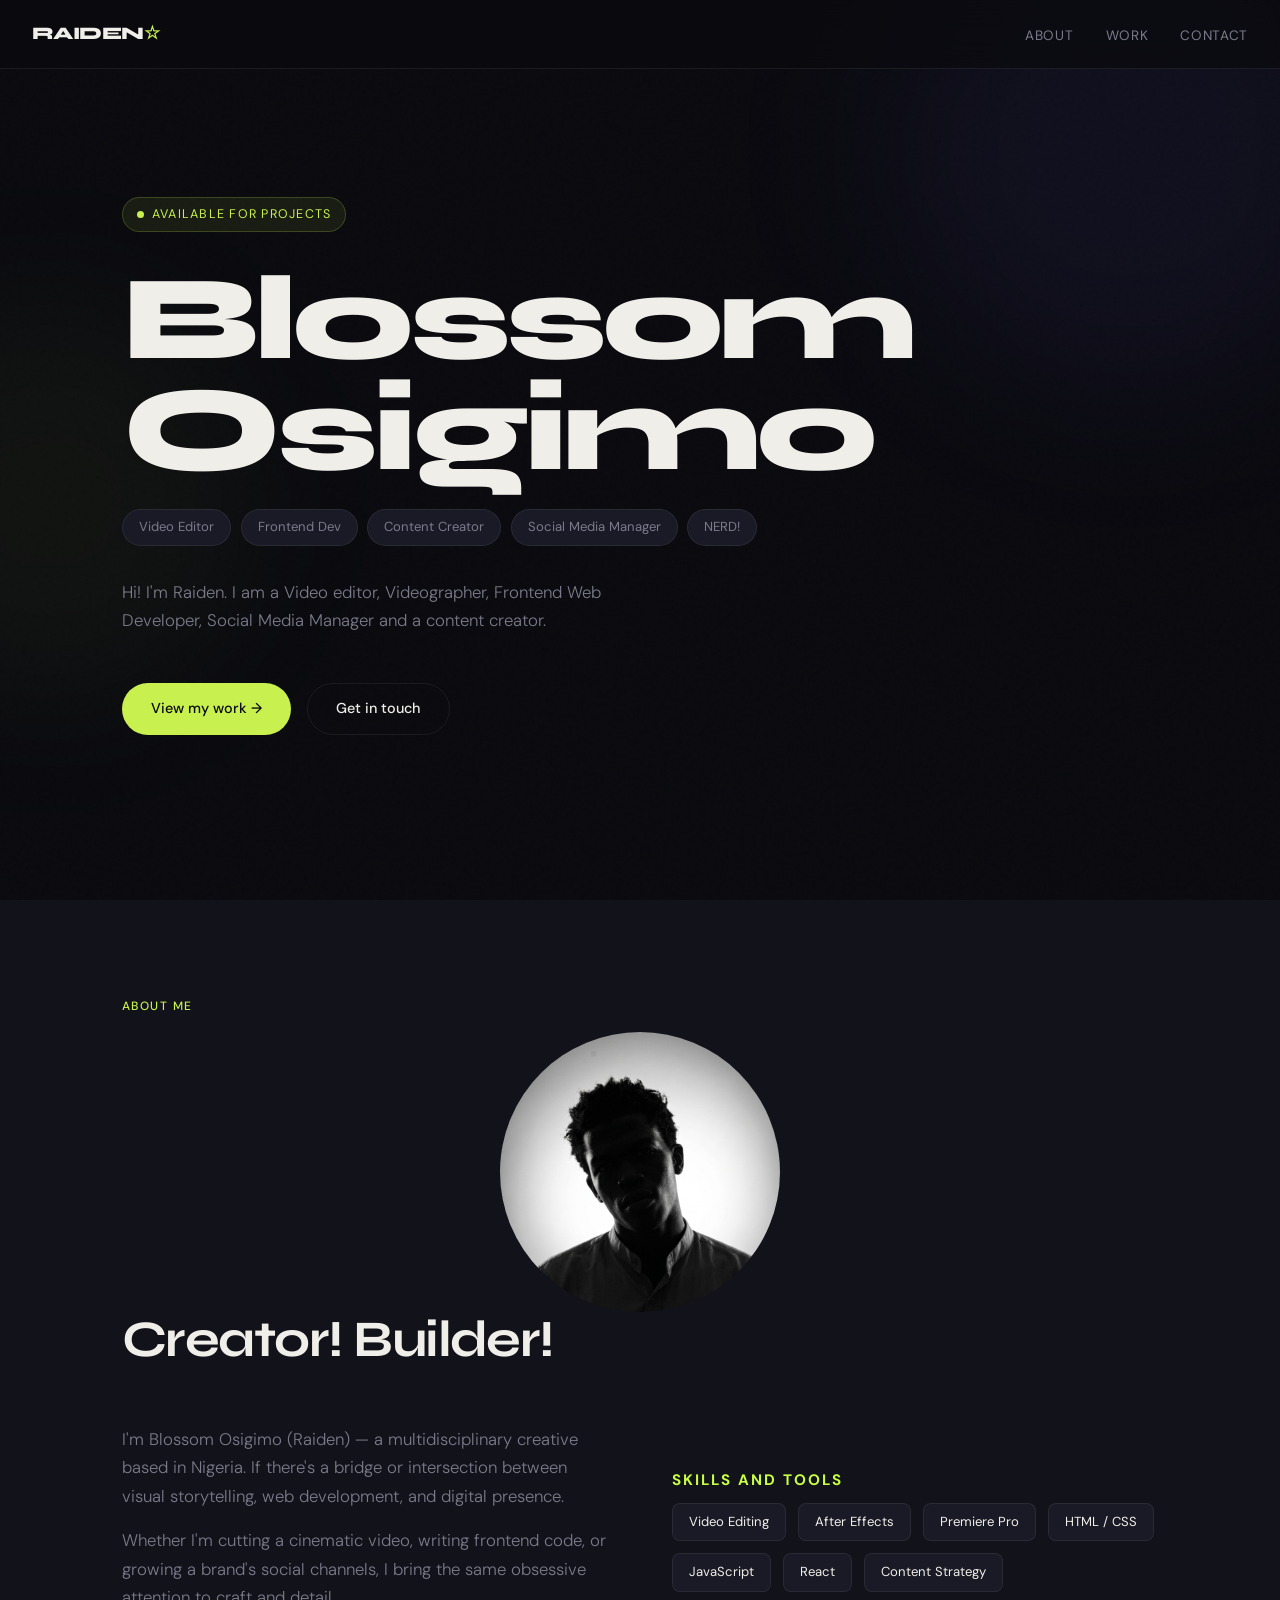
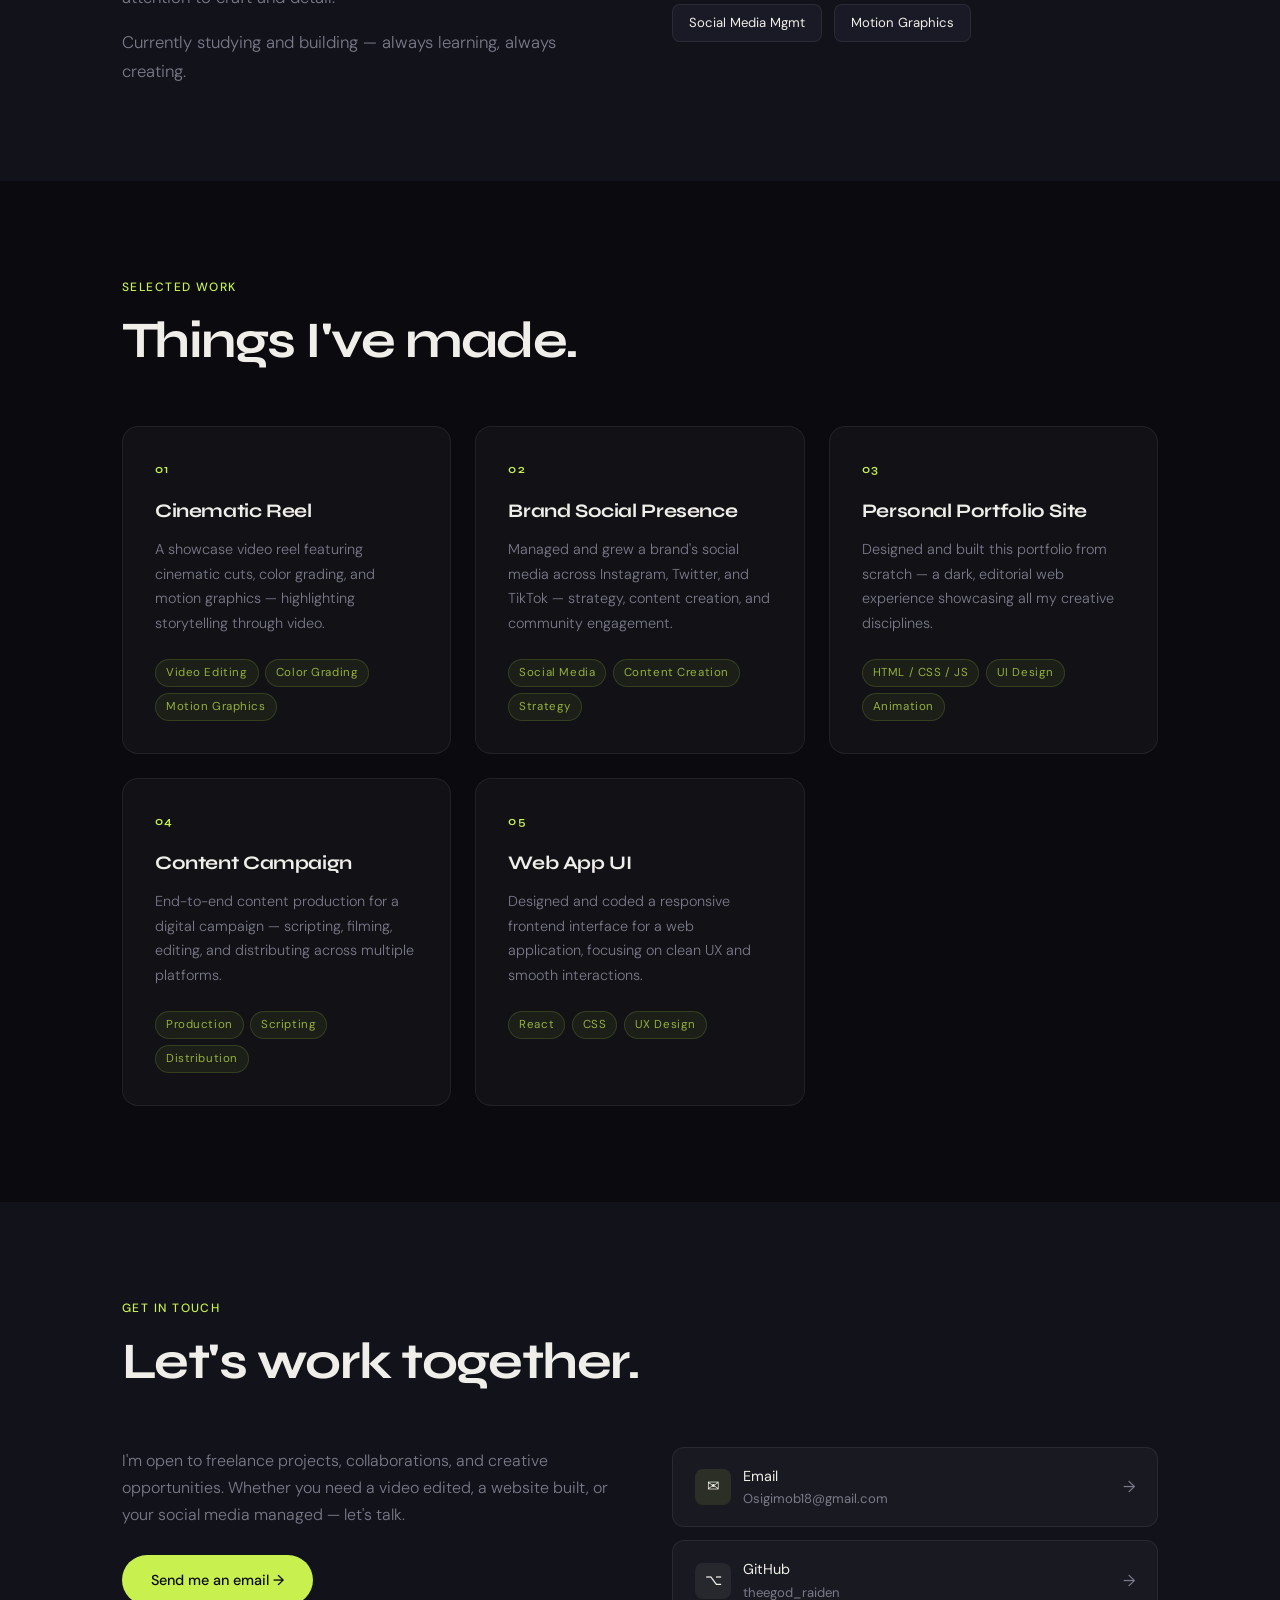
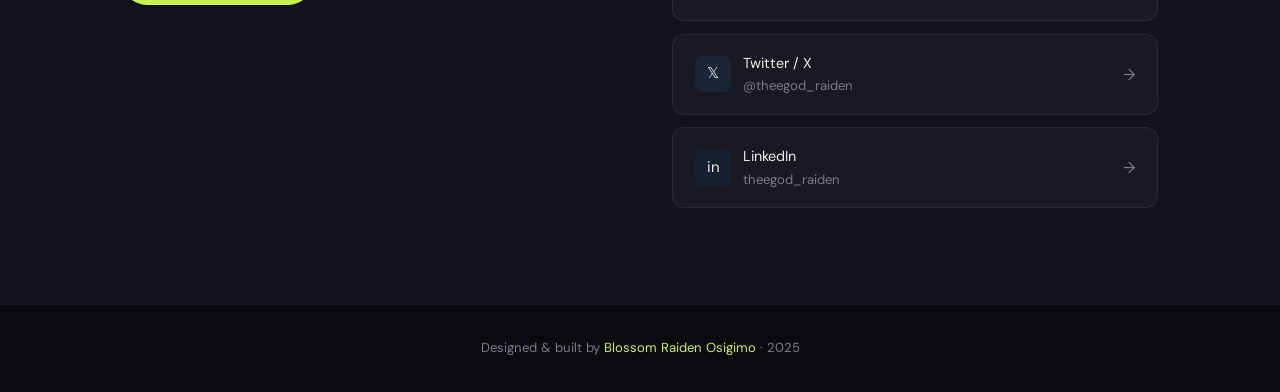
==== commit 67a9af06: "Add profile picture" ====
--- a/index.html
+++ b/index.html
@@ -51,7 +51,7 @@
   <div class="section-wrap">
     <p class="section-label reveal">About me</p>
     <div class="about-right">
-      <img src="C:\Users\Raiden\Desktop\Raiden portfolio\headshot.jpg" alt="A headshot of Raiden" class="profile-img">
+      <img src="headshot.jpg" alt="A headshot of Raiden" class="profile-img">
     </div>
 
     <h2 class="section-title reveal">Creator! Builder!</h2>
